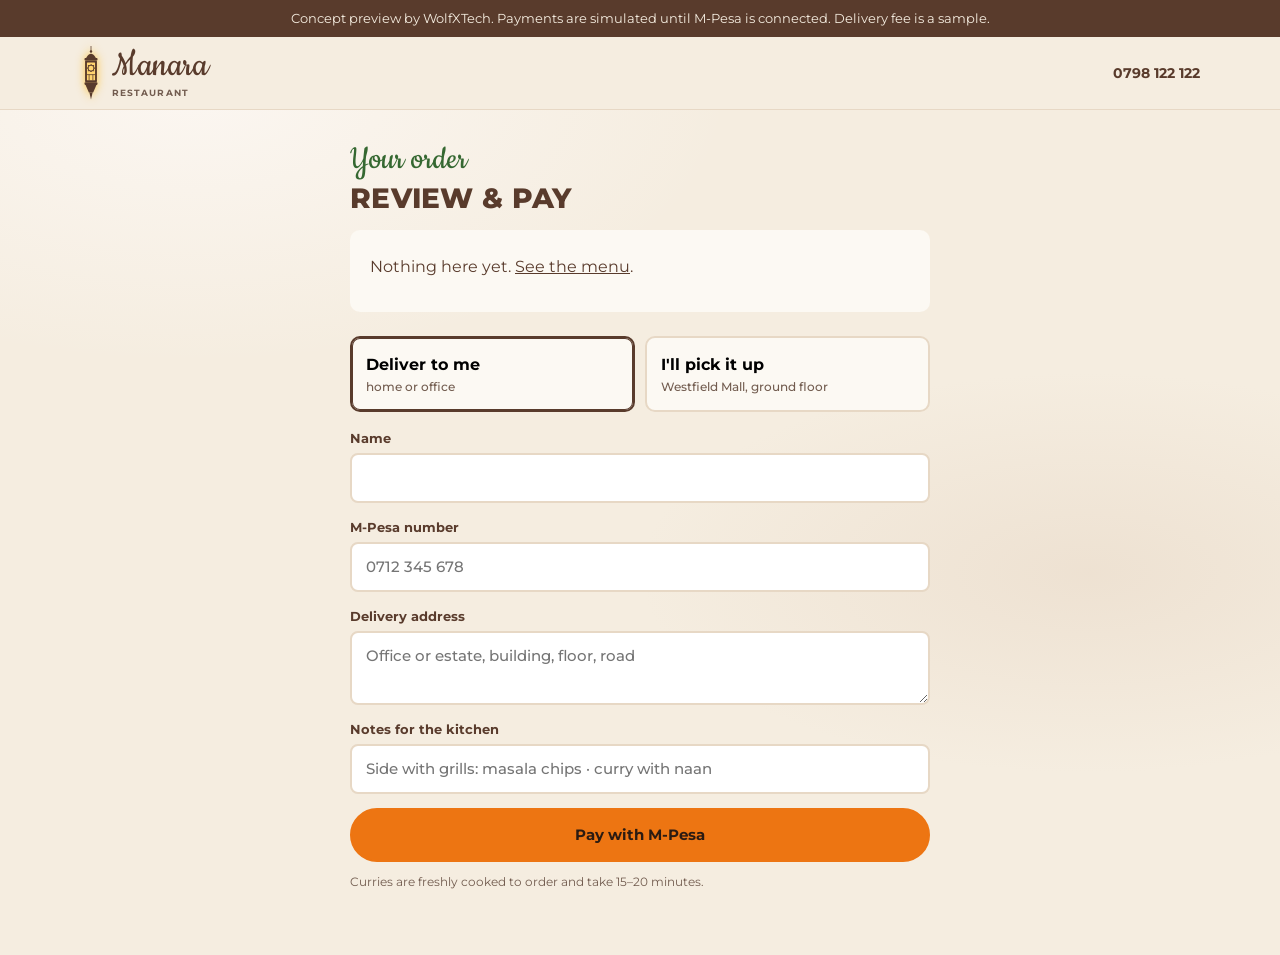
==== order.html @ 21e26645 "WolfXTech concept demo: manara-restaurant (2026-09-28)" ====
<!doctype html>
<html lang="en">
<head>
<meta charset="utf-8"><meta name="viewport" content="width=device-width, initial-scale=1">
<title>Your Order | Manara Restaurant</title><meta name="robots" content="noindex"><meta name="theme-color" content="#5a3a2a">
<link rel="preconnect" href="https://fonts.googleapis.com"><link rel="preconnect" href="https://fonts.gstatic.com" crossorigin>
<link href="https://fonts.googleapis.com/css2?family=Cookie&family=Montserrat:wght@500;600;700;800&display=swap" rel="stylesheet">
<link rel="stylesheet" href="lantern.css">
<style>
  main { max-width: 620px; margin: 0 auto; padding: 32px 20px 64px; }
  .box { background: var(--card); border-radius: var(--r); padding: 8px 20px 16px; }
  .ln { display: grid; grid-template-columns: 1fr auto auto; gap: 12px; align-items: center; padding: 14px 0; border-bottom: 1px dashed hsl(30 25% 72%); font-size: .9375rem; }
  .q button { width: 30px; height: 30px; border-radius: 50%; border: 2px solid var(--choc); background: transparent; cursor: pointer; font-weight: 800; }
  .seg { display: grid; grid-template-columns: 1fr 1fr; gap: 10px; margin: 24px 0 16px; }
  .seg button { padding: 14px; border: 2px solid var(--parch-deep); border-radius: var(--r); background: var(--card); cursor: pointer; font-weight: 700; text-align: left; }
  .seg button small { display: block; font-weight: 500; color: var(--muted); font-size: .75rem; }
  .seg button[aria-pressed="true"] { border-color: var(--choc); box-shadow: inset 0 0 0 1px var(--choc); }
</style>
</head>
<body>
<svg width="0" height="0" style="position:absolute" aria-hidden="true"><symbol id="lamp" viewBox="0 0 40 100"><g fill="currentColor"><rect x="19.3" y="0" width="1.4" height="9"/><circle cx="20" cy="10" r="2.3"/><path d="M11 22 Q20 7 29 22 Z"/><rect x="8" y="22" width="24" height="5" rx="1.5"/><rect x="9" y="27" width="22" height="40" rx="1.5"/><rect x="8" y="67" width="24" height="5" rx="1.5"/><path d="M10 72 H30 L24 86 H16 Z"/><path d="M17 86 H23 L20 99 Z"/></g><rect x="12.5" y="30.5" width="15" height="33" rx="1" fill="var(--win)"/><g fill="none" stroke="currentColor" stroke-width="1.4"><rect x="15" y="36" width="10" height="10"/><rect x="15" y="36" width="10" height="10" transform="rotate(45 20 41)"/><path d="M12.5 53 H27.5 M16.5 53 V63.5 M23.5 53 V63.5"/></g></symbol></svg>
<div class="concept">Concept preview by WolfXTech. Payments are simulated until M-Pesa is connected. Delivery fee is a sample.</div>
<header class="top"><div class="wrap"><a class="brand" href="index.html"><svg class="lantern lit" aria-hidden="true"><use href="#lamp"/></svg><span><b>Manara</b><small>Restaurant</small></span></a><a class="phone" href="tel:+254798122122" style="margin-left:auto">0798 122 122</a></div></header>
<main>
  <span class="script">Your order</span>
  <h1 class="caps" style="font-size:1.75rem;margin:4px 0 16px">Review &amp; pay</h1>
  <div class="box" id="lines"></div>
  <form id="f" novalidate>
    <div class="seg" role="group" aria-label="Delivery or pickup">
      <button type="button" data-way="delivery" aria-pressed="true">Deliver to me<small>home or office</small></button>
      <button type="button" data-way="pickup" aria-pressed="false">I'll pick it up<small>Westfield Mall, ground floor</small></button>
    </div>
    <label class="field">Name<input name="name" autocomplete="name"></label>
    <label class="field">M-Pesa number<input name="phone" inputmode="tel" autocomplete="tel" placeholder="0712 345 678"></label>
    <label class="field" id="addr">Delivery address<textarea name="address" rows="2" placeholder="Office or estate, building, floor, road"></textarea></label>
    <label class="field">Notes for the kitchen<input name="notes" placeholder="Side with grills: masala chips · curry with naan"></label>
    <p class="err" id="err" hidden></p>
    <button class="btn btn-orange" id="pay" type="submit" style="width:100%" disabled>Pay with M-Pesa</button>
    <p style="font-size:.75rem;color:var(--muted);margin:10px 0 0">Curries are freshly cooked to order and take 15–20 minutes.</p>
  </form>
</main>
<script src="kit.js"></script>
<script>
  const b = Kit.basket('mn-order'); let data, way = 'delivery';
  function render() {
    const t = Kit.totals(b, data.items, way, data.delivery_fee);
    document.getElementById('lines').innerHTML = t.lines.length ? t.lines.map(l => `<div class="ln"><b>${Kit.esc(l.name)}</b><span class="q"><button type="button" data-q="${Kit.esc(l.id)}" data-d="-1" aria-label="One less">−</button> ${l.qty} <button type="button" data-q="${Kit.esc(l.id)}" data-d="1" aria-label="One more">+</button></span><span>${Kit.fmt(l.line)}</span></div>`).join('')
      + (t.delivery ? `<p style="text-align:right;margin:12px 0 0;color:var(--muted)">Delivery ${Kit.fmt(t.delivery)}</p>` : '') + `<p style="text-align:right;font-weight:800;font-size:1.5rem;margin:6px 0 0">KES ${Kit.fmt(t.total)}</p>`
      : '<p>Nothing here yet. <a href="index.html#menu">See the menu</a>.</p>';
    const btn = document.getElementById('pay'); btn.disabled = !t.lines.length; btn.textContent = t.lines.length ? `Pay KES ${Kit.fmt(t.total)} with M-Pesa` : 'Pay with M-Pesa';
  }
  document.addEventListener('click', e => {
    const q = e.target.closest('[data-q]'); if (q) { b.add(q.dataset.q, +q.dataset.d); render(); }
    const w = e.target.closest('[data-way]'); if (w) { way = w.dataset.way; document.querySelectorAll('[data-way]').forEach(x => x.setAttribute('aria-pressed', x === w)); document.getElementById('addr').hidden = way !== 'delivery'; render(); }
  });
  document.getElementById('f').addEventListener('submit', async e => {
    e.preventDefault(); const f = new FormData(e.target), err = document.getElementById('err'), btn = document.getElementById('pay');
    err.hidden = true; btn.disabled = true; btn.textContent = 'Sending the M-Pesa prompt…';
    try { const o = await Kit.placeOrder(b, { name: f.get('name'), phone: f.get('phone'), fulfilment: way, address: f.get('address'), notes: f.get('notes') }); location.href = 'track.html?id=' + encodeURIComponent(o.id); }
    catch (ex) { err.textContent = ex.message; err.hidden = false; render(); }
  });
  Kit.menu().then(d => { data = d; render(); });
</script>
</body>
</html>
---- lantern.css ----
/* Manara: their own brand, from their menu and Instagram.
   Brass lantern logo, brown script "Manara", parchment marble, chocolate brown, orange, a touch of green.
   Scales: 4 8 12 16 24 32 48 64 96 · 13 14 16 18 20 24 30 36 48 60 */
:root {
  --parch: hsl(36 52% 92%);
  --parch-deep: hsl(33 42% 84%);
  --choc: hsl(20 34% 26%);            /* their brown; white 11:1, on parch 9:1 */
  --choc-700: hsl(20 30% 36%);
  --muted: hsl(22 18% 38%);           /* on parch 6.2:1 */
  --orange: hsl(27 86% 50%);          /* their orange, for fills and large type */
  --orange-ink: hsl(22 88% 36%);      /* orange for small text: 5.6:1 on parch */
  --green: hsl(116 36% 30%);          /* their script green */
  --brass: hsl(38 58% 46%);
  --glow: hsl(42 100% 72%);
  --card: hsl(38 60% 97%);
  --script: 'Cookie', cursive;
  --text: 'Montserrat', system-ui, sans-serif;
  --r: 10px;
}
* { box-sizing: border-box; }
[hidden] { display: none !important; }
html { scroll-behavior: smooth; scroll-padding-top: 132px; }
body { margin: 0; font-family: var(--text); font-size: 1rem; line-height: 1.6; color: var(--choc); background: var(--parch);
  /* the soft marble of their menu paper */
  background-image: radial-gradient(ellipse 60% 40% at 15% 10%, hsla(30, 60%, 97%, .9), transparent 70%), radial-gradient(ellipse 50% 30% at 85% 60%, hsla(30, 40%, 80%, .35), transparent 70%); }
a { color: inherit; }
button, input, select, textarea { font: inherit; }
img { max-width: 100%; height: auto; display: block; }
:focus-visible { outline: 3px solid var(--orange); outline-offset: 2px; }
h1, h2, h3 { margin: 0; line-height: 1.15; }
.concept { background: var(--choc); color: var(--parch); font-size: .8125rem; text-align: center; padding: 8px 16px; }
.wrap { max-width: 1160px; margin: 0 auto; padding: 0 20px; }
.script { font-family: var(--script); font-weight: 400; color: var(--green); font-size: 2.25rem; line-height: 1; }
.caps { font-weight: 800; text-transform: uppercase; letter-spacing: .01em; }

/* the lantern, redrawn as a crisp vector from their logo */
.lantern { display: inline-block; width: 20px; height: 50px; flex: none; color: var(--choc); --win: hsl(36 40% 88%); }
.lit .lantern, .lantern.lit { --win: var(--glow); filter: drop-shadow(0 0 5px hsla(42, 100%, 60%, .9)); }
.menu-nav a.lit .lantern, .bag .lantern { color: var(--parch); }

/* header */
header.top { position: sticky; top: 0; z-index: 30; background: var(--parch); border-bottom: 1px solid var(--parch-deep); }
header.top .wrap { display: flex; align-items: center; gap: 24px; height: 72px; }
.brand { display: flex; align-items: center; gap: 10px; text-decoration: none; }
.brand .lantern { width: 22px; height: 54px; }
.brand b { font-family: var(--script); font-weight: 400; font-size: 2.5rem; line-height: 1; }
.brand small { display: block; font-size: .5625rem; font-weight: 700; letter-spacing: .12em; text-transform: uppercase; color: var(--muted); }
nav.links { display: flex; gap: 22px; margin-left: auto; font-weight: 600; font-size: .875rem; }
nav.links a { text-decoration: none; }
nav.links a:hover { color: var(--orange-ink); }
.phone { font-weight: 700; font-size: .875rem; text-decoration: none; white-space: nowrap; }
.btn { display: inline-flex; align-items: center; justify-content: center; gap: 8px; padding: 13px 24px; border-radius: 999px; border: 2px solid var(--choc); background: transparent; color: var(--choc); font-weight: 700; font-size: .9375rem; text-decoration: none; cursor: pointer; }
.btn-orange { background: var(--orange); border-color: var(--orange); color: hsl(20 40% 12%); }
.btn-orange:hover { background: hsl(27 90% 56%); border-color: hsl(27 90% 56%); }
.btn-choc { background: var(--choc); color: #fff; }
.btn-choc:hover { background: var(--choc-700); border-color: var(--choc-700); }

/* hero */
.hero { display: grid; grid-template-columns: 1.1fr .9fr; gap: 56px; align-items: center; padding-top: 56px; padding-bottom: 64px; }
.hero .script { font-size: 2.75rem; }
.hero h1 { font-size: 3.25rem; font-weight: 800; text-transform: uppercase; letter-spacing: -.01em; margin: 8px 0 20px; }
.hero h1 span { color: var(--orange-ink); }
.hero p.lede { font-size: 1.125rem; color: var(--muted); max-width: 32em; margin: 0 0 28px; }
.ctas { display: flex; gap: 12px; flex-wrap: wrap; }
.status { margin: 20px 0 0; font-size: .9375rem; }
.status b { color: var(--green); }
.status.shut b { color: var(--orange-ink); }
.stage { position: relative; }
.stage .photo { position: relative; border-radius: 200px 200px var(--r) var(--r); overflow: hidden; aspect-ratio: 3 / 4; background: var(--choc); box-shadow: 0 30px 60px -20px hsla(20, 40%, 20%, .45); }
.stage .photo img { width: 100%; height: 100%; object-fit: cover; }
/* the lamp lights: a warm glow blooms over the lantern when the page loads */
.stage .photo::after { content: ""; position: absolute; left: 50%; top: 52%; width: 160%; aspect-ratio: 1; transform: translate(-50%, -50%) scale(.2); border-radius: 50%;
  background: radial-gradient(circle, hsla(42, 100%, 75%, .55), hsla(38, 100%, 60%, .18) 35%, transparent 60%); opacity: 0; transition: opacity 1.6s ease, transform 1.8s ease; }
/* lights once on load, then stays still: no looping animation to repaint while scrolling */
.stage.on .photo::after { opacity: 1; transform: translate(-50%, -50%) scale(1); }
.float { position: absolute; left: -48px; bottom: 32px; width: 260px; background: var(--card); border-radius: var(--r); padding: 12px; display: grid; grid-template-columns: 72px 1fr; gap: 12px; align-items: center; box-shadow: 0 16px 36px -12px hsla(20, 40%, 20%, .4); }
.float img { width: 72px; height: 72px; border-radius: 50%; object-fit: cover; }
.float b { display: block; font-size: .875rem; line-height: 1.3; }
.float span { font-size: .8125rem; color: var(--muted); }
.float button { grid-column: 1 / -1; }

.proof { border-block: 1px solid var(--parch-deep); }
.proof .wrap { display: grid; grid-template-columns: repeat(4, 1fr); gap: 16px; padding-block: 20px; }
.proof div { font-size: .875rem; color: var(--muted); }
.proof b { display: block; font-size: 1.25rem; color: var(--choc); }

/* signatures */
section { padding: 72px 0; }
.sec-head { display: flex; justify-content: space-between; align-items: end; gap: 24px; flex-wrap: wrap; margin-bottom: 28px; }
.sec-head h2 { font-size: 2.25rem; font-weight: 800; text-transform: uppercase; }
.sec-head p { margin: 6px 0 0; color: var(--muted); max-width: 36em; }
.sigs { display: grid; grid-template-columns: repeat(4, 1fr); gap: 20px; }
.sig { background: var(--card); border-radius: var(--r); overflow: hidden; display: flex; flex-direction: column; box-shadow: 0 1px 3px hsla(20, 40%, 20%, .12), 0 10px 24px -14px hsla(20, 40%, 20%, .35); }
.sig img { aspect-ratio: 1; object-fit: cover; width: 100%; }
.sig .body { padding: 16px; display: flex; flex-direction: column; gap: 4px; flex: 1; }
.sig .who { font-family: var(--script); color: var(--green); font-size: 1.375rem; line-height: 1; }
.sig h3 { font-size: 1rem; font-weight: 800; text-transform: uppercase; }
.sig .row { display: flex; justify-content: space-between; align-items: center; margin-top: auto; padding-top: 12px; }
.price { font-weight: 800; white-space: nowrap; }
.add { border: 0; border-radius: 999px; background: var(--choc); color: #fff; font-weight: 700; font-size: .8125rem; padding: 8px 16px; cursor: pointer; }
.add:hover { background: var(--choc-700); }
.add.alt { background: transparent; color: var(--choc); box-shadow: inset 0 0 0 2px var(--choc); }

/* menu */
.menu-nav { position: sticky; top: 72px; z-index: 20; background: var(--parch); border-bottom: 1px solid var(--parch-deep); box-shadow: 0 6px 12px -10px hsla(20, 40%, 20%, .35); }
.menu-nav .wrap { display: flex; gap: 6px; overflow-x: auto; padding-block: 10px; scrollbar-width: none; }
.menu-nav a { display: inline-flex; align-items: center; gap: 6px; white-space: nowrap; text-decoration: none; font-weight: 700; font-size: .8125rem; padding: 6px 14px 6px 10px; border-radius: 999px; color: var(--muted); }
.menu-nav a .lantern { width: 10px; height: 25px; }
.menu-nav a.lit { background: var(--choc); color: #fff; }
.filters { display: flex; gap: 8px; }
.filters button { border: 2px solid var(--parch-deep); background: transparent; border-radius: 999px; padding: 6px 14px; font-weight: 700; font-size: .8125rem; cursor: pointer; color: var(--muted); }
.filters button[aria-pressed="true"] { border-color: var(--choc); color: var(--choc); }
.cat { padding-top: 40px; }
.cat-head { display: flex; align-items: baseline; gap: 16px; flex-wrap: wrap; border-bottom: 2px solid var(--choc); padding-bottom: 10px; margin-bottom: 8px; }
.cat-head h3 { font-size: 1.5rem; font-weight: 800; text-transform: uppercase; }
.cat-head p { margin: 0; color: var(--orange-ink); font-weight: 600; font-size: .875rem; }
.pics { display: grid; grid-template-columns: repeat(auto-fill, minmax(250px, 1fr)); gap: 16px; margin: 20px 0 8px; }
.pic { display: grid; grid-template-rows: auto 1fr; background: var(--card); border-radius: var(--r); overflow: hidden; }
.pic img { aspect-ratio: 16 / 11; object-fit: cover; width: 100%; }
.pic .body { padding: 14px 16px 16px; display: flex; flex-direction: column; gap: 4px; }
.pic h4 { margin: 0; font-size: .9375rem; font-weight: 800; }
.pic p { margin: 0; font-size: .8125rem; color: var(--muted); }
.pic .row { display: flex; justify-content: space-between; align-items: center; margin-top: auto; padding-top: 10px; }
.rows { display: grid; grid-template-columns: 1fr 1fr; column-gap: 48px; }
.item { display: grid; grid-template-columns: 1fr auto; gap: 2px 16px; padding: 14px 0; border-bottom: 1px dashed hsl(30 25% 72%); align-items: start; }
.item h4 { margin: 0; font-size: .9375rem; font-weight: 800; }
.item p { margin: 0; font-size: .8125rem; color: var(--muted); grid-column: 1; }
.item .end { grid-column: 2; grid-row: 1 / span 2; display: flex; flex-direction: column; align-items: end; gap: 6px; }
.tag { display: inline-block; font-size: .6875rem; font-weight: 800; letter-spacing: .04em; text-transform: uppercase; color: var(--orange-ink); margin-left: 6px; vertical-align: 1px; }
.v { color: var(--green); }
.opts { display: flex; gap: 6px; }
.opts button { border: 2px solid var(--choc); background: transparent; border-radius: 999px; padding: 4px 10px; font-weight: 700; font-size: .75rem; cursor: pointer; white-space: nowrap; }
.opts button:hover { background: var(--choc); color: #fff; }

/* catering */
.cater { background: var(--choc); color: var(--parch); border-radius: 24px; padding: 48px; display: grid; grid-template-columns: 1fr 1.1fr; gap: 48px; }
.cater .script { color: var(--glow); }
.cater h2 { font-size: 2.25rem; font-weight: 800; text-transform: uppercase; margin: 6px 0 16px; }
.cater p { color: hsl(33 40% 82%); }
.cater ul { padding-left: 18px; color: hsl(33 40% 82%); }
.cater form { background: var(--card); color: var(--choc); border-radius: var(--r); padding: 24px; }
.row2 { display: grid; grid-template-columns: 1fr 1fr; gap: 12px; }
.field { display: grid; gap: 4px; margin-bottom: 14px; font-weight: 700; font-size: .8125rem; }
.field input, .field select, .field textarea { font-weight: 500; font-size: .9375rem; color: var(--choc); padding: 11px 14px; border: 2px solid var(--parch-deep); border-radius: 8px; background: #fff; width: 100%; }
.field input:focus, .field select:focus, .field textarea:focus { outline: 0; border-color: var(--orange); }
.checks { display: flex; flex-wrap: wrap; gap: 8px; margin-bottom: 16px; }
.checks label { display: inline-flex; gap: 6px; align-items: center; border: 2px solid var(--parch-deep); border-radius: 999px; padding: 6px 12px; font-size: .8125rem; font-weight: 600; cursor: pointer; }
.checks label:has(input:checked) { border-color: var(--choc); background: var(--parch); }
.err { background: hsl(15 90% 94%); color: hsl(15 70% 32%); padding: 12px 16px; border-radius: 8px; font-weight: 700; }

/* visit */
.visit { display: grid; grid-template-columns: repeat(3, 1fr); gap: 20px; }
.visit > div { background: var(--card); border-radius: var(--r); padding: 24px; }
.visit h3 { font-size: 1rem; font-weight: 800; text-transform: uppercase; margin-bottom: 8px; }
.visit p { margin: 0 0 6px; color: var(--muted); }
.visit a { font-weight: 700; }

footer { padding: 32px 0 120px; border-top: 1px solid var(--parch-deep); font-size: .8125rem; color: var(--muted); }
footer .wrap { display: flex; justify-content: space-between; gap: 16px; flex-wrap: wrap; align-items: center; }

.bag { position: fixed; left: 16px; right: 16px; bottom: 16px; z-index: 40; max-width: 540px; margin: 0 auto; display: flex; justify-content: space-between; align-items: center; gap: 16px;
  padding: 8px 8px 8px 16px; border-radius: 999px; background: var(--choc); color: #fff; box-shadow: 0 14px 32px -8px hsla(20, 40%, 12%, .5); transform: translateY(160%); transition: transform .3s; }
.bag.show { transform: none; }
.bag .who { display: flex; align-items: center; gap: 10px; font-weight: 600; font-size: .9375rem; }
.bag .lantern { width: 12px; height: 30px; }

@media (max-width: 960px) {
  nav.links { display: none; }
  .hero { grid-template-columns: 1fr; gap: 40px; padding-top: 32px; }
  .hero h1 { font-size: 2.375rem; }
  .stage { max-width: 380px; margin: 0 auto; width: 100%; }
  .float { left: -8px; }
  .sigs { grid-template-columns: 1fr 1fr; }
  .proof .wrap { grid-template-columns: 1fr 1fr; }
  .rows { grid-template-columns: 1fr; }
  .cater { grid-template-columns: 1fr; padding: 28px 20px; border-radius: 16px; }
  .visit { grid-template-columns: 1fr; }
}
@media (max-width: 560px) {
  header.top .phone { display: none; }
  header.top .btn { margin-left: auto; padding: 10px 18px; }
  .brand small { display: none; }
  .sec-head h2, .cater h2 { font-size: 1.75rem; }
  .row2 { grid-template-columns: 1fr; }
}
@media (prefers-reduced-motion: reduce) { * { transition: none !important; animation: none !important; } html { scroll-behavior: auto; } .stage .photo::after { opacity: 1; transform: translate(-50%, -50%); } }
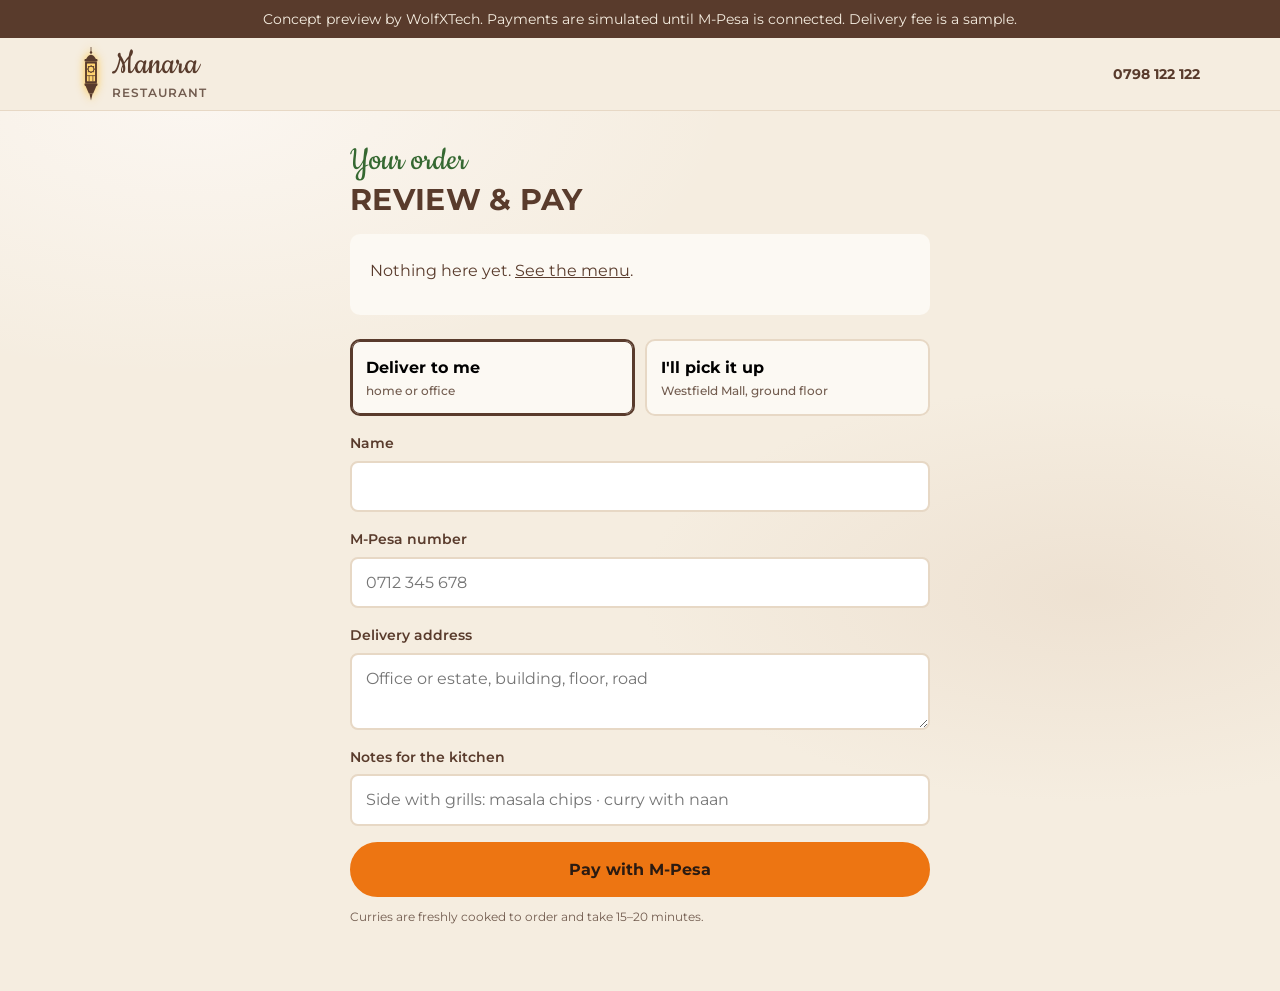
==== commit ad9e60e3: "WolfXTech concept demo: manara-restaurant (2026-09-28)" ====
--- a/order.html
+++ b/order.html
@@ -5,11 +5,11 @@
 <title>Your Order | Manara Restaurant</title><meta name="robots" content="noindex"><meta name="theme-color" content="#5a3a2a">
 <link rel="preconnect" href="https://fonts.googleapis.com"><link rel="preconnect" href="https://fonts.gstatic.com" crossorigin>
 <link href="https://fonts.googleapis.com/css2?family=Cookie&family=Montserrat:wght@500;600;700;800&display=swap" rel="stylesheet">
-<link rel="stylesheet" href="lantern.css">
+<link rel="stylesheet" href="lantern.css?v=2">
 <style>
   main { max-width: 620px; margin: 0 auto; padding: 32px 20px 64px; }
   .box { background: var(--card); border-radius: var(--r); padding: 8px 20px 16px; }
-  .ln { display: grid; grid-template-columns: 1fr auto auto; gap: 12px; align-items: center; padding: 14px 0; border-bottom: 1px dashed hsl(30 25% 72%); font-size: .9375rem; }
+  .ln { display: grid; grid-template-columns: 1fr auto auto; gap: 12px; align-items: center; padding: 14px 0; border-bottom: 1px dashed hsl(30 25% 72%); font-size:1rem; }
   .q button { width: 30px; height: 30px; border-radius: 50%; border: 2px solid var(--choc); background: transparent; cursor: pointer; font-weight: 800; }
   .seg { display: grid; grid-template-columns: 1fr 1fr; gap: 10px; margin: 24px 0 16px; }
   .seg button { padding: 14px; border: 2px solid var(--parch-deep); border-radius: var(--r); background: var(--card); cursor: pointer; font-weight: 700; text-align: left; }
@@ -23,7 +23,7 @@
 <header class="top"><div class="wrap"><a class="brand" href="index.html"><svg class="lantern lit" aria-hidden="true"><use href="#lamp"/></svg><span><b>Manara</b><small>Restaurant</small></span></a><a class="phone" href="tel:+254798122122" style="margin-left:auto">0798 122 122</a></div></header>
 <main>
   <span class="script">Your order</span>
-  <h1 class="caps" style="font-size:1.75rem;margin:4px 0 16px">Review &amp; pay</h1>
+  <h1 class="caps" style="font-size:1.875rem;margin:4px 0 16px">Review &amp; pay</h1>
   <div class="box" id="lines"></div>
   <form id="f" novalidate>
     <div class="seg" role="group" aria-label="Delivery or pickup">
--- a/lantern.css
+++ b/lantern.css
@@ -1,6 +1,6 @@
 /* Manara: their own brand, from their menu and Instagram.
    Brass lantern logo, brown script "Manara", parchment marble, chocolate brown, orange, a touch of green.
-   Scales: 4 8 12 16 24 32 48 64 96 · 13 14 16 18 20 24 30 36 48 60 */
+   Scales (refactoring-ui): spacing 4 8 12 16 24 32 48 64 96 · type 12 14 16 18 20 24 30 36 48 · weights 400 / 600 / 700 */
 :root {
   --parch: hsl(36 52% 92%);
   --parch-deep: hsl(33 42% 84%);
@@ -28,10 +28,10 @@
 img { max-width: 100%; height: auto; display: block; }
 :focus-visible { outline: 3px solid var(--orange); outline-offset: 2px; }
 h1, h2, h3 { margin: 0; line-height: 1.15; }
-.concept { background: var(--choc); color: var(--parch); font-size: .8125rem; text-align: center; padding: 8px 16px; }
+.concept { background: var(--choc); color: var(--parch); font-size: .875rem; text-align: center; padding: 8px 16px; }
 .wrap { max-width: 1160px; margin: 0 auto; padding: 0 20px; }
 .script { font-family: var(--script); font-weight: 400; color: var(--green); font-size: 2.25rem; line-height: 1; }
-.caps { font-weight: 800; text-transform: uppercase; letter-spacing: .01em; }
+.caps { font-weight: 700; text-transform: uppercase; letter-spacing: .01em; }
 
 /* the lantern, redrawn as a crisp vector from their logo */
 .lantern { display: inline-block; width: 20px; height: 50px; flex: none; color: var(--choc); --win: hsl(36 40% 88%); }
@@ -43,13 +43,13 @@
 header.top .wrap { display: flex; align-items: center; gap: 24px; height: 72px; }
 .brand { display: flex; align-items: center; gap: 10px; text-decoration: none; }
 .brand .lantern { width: 22px; height: 54px; }
-.brand b { font-family: var(--script); font-weight: 400; font-size: 2.5rem; line-height: 1; }
-.brand small { display: block; font-size: .5625rem; font-weight: 700; letter-spacing: .12em; text-transform: uppercase; color: var(--muted); }
+.brand b { font-family: var(--script); font-weight: 400; font-size: 2.25rem; line-height: 1; }
+.brand small { display: block; font-size: .75rem; font-weight: 600; letter-spacing: .08em; text-transform: uppercase; color: var(--muted); }
 nav.links { display: flex; gap: 22px; margin-left: auto; font-weight: 600; font-size: .875rem; }
 nav.links a { text-decoration: none; }
 nav.links a:hover { color: var(--orange-ink); }
 .phone { font-weight: 700; font-size: .875rem; text-decoration: none; white-space: nowrap; }
-.btn { display: inline-flex; align-items: center; justify-content: center; gap: 8px; padding: 13px 24px; border-radius: 999px; border: 2px solid var(--choc); background: transparent; color: var(--choc); font-weight: 700; font-size: .9375rem; text-decoration: none; cursor: pointer; }
+.btn { display: inline-flex; align-items: center; justify-content: center; gap: 8px; padding: 13px 24px; border-radius: 999px; border: 2px solid var(--choc); background: transparent; color: var(--choc); font-weight: 700; font-size: 1rem; text-decoration: none; cursor: pointer; }
 .btn-orange { background: var(--orange); border-color: var(--orange); color: hsl(20 40% 12%); }
 .btn-orange:hover { background: hsl(27 90% 56%); border-color: hsl(27 90% 56%); }
 .btn-choc { background: var(--choc); color: #fff; }
@@ -57,12 +57,12 @@
 
 /* hero */
 .hero { display: grid; grid-template-columns: 1.1fr .9fr; gap: 56px; align-items: center; padding-top: 56px; padding-bottom: 64px; }
-.hero .script { font-size: 2.75rem; }
-.hero h1 { font-size: 3.25rem; font-weight: 800; text-transform: uppercase; letter-spacing: -.01em; margin: 8px 0 20px; }
+.hero .script { font-size: 3rem; }
+.hero h1 { font-size: 3rem; font-weight: 700; line-height: 1.1; text-transform: uppercase; letter-spacing: -.01em; margin: 8px 0 20px; }
 .hero h1 span { color: var(--orange-ink); }
 .hero p.lede { font-size: 1.125rem; color: var(--muted); max-width: 32em; margin: 0 0 28px; }
 .ctas { display: flex; gap: 12px; flex-wrap: wrap; }
-.status { margin: 20px 0 0; font-size: .9375rem; }
+.status { margin: 20px 0 0; font-size: 1rem; }
 .status b { color: var(--green); }
 .status.shut b { color: var(--orange-ink); }
 .stage { position: relative; }
@@ -76,7 +76,7 @@
 .float { position: absolute; left: -48px; bottom: 32px; width: 260px; background: var(--card); border-radius: var(--r); padding: 12px; display: grid; grid-template-columns: 72px 1fr; gap: 12px; align-items: center; box-shadow: 0 16px 36px -12px hsla(20, 40%, 20%, .4); }
 .float img { width: 72px; height: 72px; border-radius: 50%; object-fit: cover; }
 .float b { display: block; font-size: .875rem; line-height: 1.3; }
-.float span { font-size: .8125rem; color: var(--muted); }
+.float span { font-size: .875rem; color: var(--muted); }
 .float button { grid-column: 1 / -1; }
 
 .proof { border-block: 1px solid var(--parch-deep); }
@@ -87,46 +87,46 @@
 /* signatures */
 section { padding: 72px 0; }
 .sec-head { display: flex; justify-content: space-between; align-items: end; gap: 24px; flex-wrap: wrap; margin-bottom: 28px; }
-.sec-head h2 { font-size: 2.25rem; font-weight: 800; text-transform: uppercase; }
+.sec-head h2 { font-size: 2.25rem; font-weight: 700; text-transform: uppercase; }
 .sec-head p { margin: 6px 0 0; color: var(--muted); max-width: 36em; }
 .sigs { display: grid; grid-template-columns: repeat(4, 1fr); gap: 20px; }
 .sig { background: var(--card); border-radius: var(--r); overflow: hidden; display: flex; flex-direction: column; box-shadow: 0 1px 3px hsla(20, 40%, 20%, .12), 0 10px 24px -14px hsla(20, 40%, 20%, .35); }
 .sig img { aspect-ratio: 1; object-fit: cover; width: 100%; }
 .sig .body { padding: 16px; display: flex; flex-direction: column; gap: 4px; flex: 1; }
-.sig .who { font-family: var(--script); color: var(--green); font-size: 1.375rem; line-height: 1; }
-.sig h3 { font-size: 1rem; font-weight: 800; text-transform: uppercase; }
+.sig .who { font-family: var(--script); color: var(--green); font-size: 1.5rem; line-height: 1; }
+.sig h3 { font-size: 1.125rem; font-weight: 600; }
 .sig .row { display: flex; justify-content: space-between; align-items: center; margin-top: auto; padding-top: 12px; }
-.price { font-weight: 800; white-space: nowrap; }
-.add { border: 0; border-radius: 999px; background: var(--choc); color: #fff; font-weight: 700; font-size: .8125rem; padding: 8px 16px; cursor: pointer; }
+.price { font-weight: 600; white-space: nowrap; font-variant-numeric: tabular-nums; }
+.add { border: 0; border-radius: 999px; background: var(--choc); color: #fff; font-weight: 700; font-size: .875rem; padding: 8px 16px; cursor: pointer; }
 .add:hover { background: var(--choc-700); }
 .add.alt { background: transparent; color: var(--choc); box-shadow: inset 0 0 0 2px var(--choc); }
 
 /* menu */
 .menu-nav { position: sticky; top: 72px; z-index: 20; background: var(--parch); border-bottom: 1px solid var(--parch-deep); box-shadow: 0 6px 12px -10px hsla(20, 40%, 20%, .35); }
 .menu-nav .wrap { display: flex; gap: 6px; overflow-x: auto; padding-block: 10px; scrollbar-width: none; }
-.menu-nav a { display: inline-flex; align-items: center; gap: 6px; white-space: nowrap; text-decoration: none; font-weight: 700; font-size: .8125rem; padding: 6px 14px 6px 10px; border-radius: 999px; color: var(--muted); }
+.menu-nav a { display: inline-flex; align-items: center; gap: 6px; white-space: nowrap; text-decoration: none; font-weight: 700; font-size: .875rem; padding: 6px 14px 6px 10px; border-radius: 999px; color: var(--muted); }
 .menu-nav a .lantern { width: 10px; height: 25px; }
 .menu-nav a.lit { background: var(--choc); color: #fff; }
 .filters { display: flex; gap: 8px; }
-.filters button { border: 2px solid var(--parch-deep); background: transparent; border-radius: 999px; padding: 6px 14px; font-weight: 700; font-size: .8125rem; cursor: pointer; color: var(--muted); }
+.filters button { border: 2px solid var(--parch-deep); background: transparent; border-radius: 999px; padding: 6px 14px; font-weight: 700; font-size: .875rem; cursor: pointer; color: var(--muted); }
 .filters button[aria-pressed="true"] { border-color: var(--choc); color: var(--choc); }
 .cat { padding-top: 40px; }
 .cat-head { display: flex; align-items: baseline; gap: 16px; flex-wrap: wrap; border-bottom: 2px solid var(--choc); padding-bottom: 10px; margin-bottom: 8px; }
-.cat-head h3 { font-size: 1.5rem; font-weight: 800; text-transform: uppercase; }
+.cat-head h3 { font-size: 1.5rem; font-weight: 700; text-transform: uppercase; }
 .cat-head p { margin: 0; color: var(--orange-ink); font-weight: 600; font-size: .875rem; }
 .pics { display: grid; grid-template-columns: repeat(auto-fill, minmax(250px, 1fr)); gap: 16px; margin: 20px 0 8px; }
 .pic { display: grid; grid-template-rows: auto 1fr; background: var(--card); border-radius: var(--r); overflow: hidden; }
 .pic img { aspect-ratio: 16 / 11; object-fit: cover; width: 100%; }
 .pic .body { padding: 14px 16px 16px; display: flex; flex-direction: column; gap: 4px; }
-.pic h4 { margin: 0; font-size: .9375rem; font-weight: 800; }
-.pic p { margin: 0; font-size: .8125rem; color: var(--muted); }
+.pic h4 { margin: 0; font-size: 1.125rem; font-weight: 600; }
+.pic p { margin: 0; font-size: .875rem; color: var(--muted); }
 .pic .row { display: flex; justify-content: space-between; align-items: center; margin-top: auto; padding-top: 10px; }
 .rows { display: grid; grid-template-columns: 1fr 1fr; column-gap: 48px; }
 .item { display: grid; grid-template-columns: 1fr auto; gap: 2px 16px; padding: 14px 0; border-bottom: 1px dashed hsl(30 25% 72%); align-items: start; }
-.item h4 { margin: 0; font-size: .9375rem; font-weight: 800; }
-.item p { margin: 0; font-size: .8125rem; color: var(--muted); grid-column: 1; }
+.item h4 { margin: 0; font-size: 1rem; font-weight: 600; }
+.item p { margin: 0; font-size: .875rem; color: var(--muted); grid-column: 1; }
 .item .end { grid-column: 2; grid-row: 1 / span 2; display: flex; flex-direction: column; align-items: end; gap: 6px; }
-.tag { display: inline-block; font-size: .6875rem; font-weight: 800; letter-spacing: .04em; text-transform: uppercase; color: var(--orange-ink); margin-left: 6px; vertical-align: 1px; }
+.tag { display: inline-block; font-size: .875rem; font-weight: 600; color: var(--orange-ink); margin-left: 8px; }
 .v { color: var(--green); }
 .opts { display: flex; gap: 6px; }
 .opts button { border: 2px solid var(--choc); background: transparent; border-radius: 999px; padding: 4px 10px; font-weight: 700; font-size: .75rem; cursor: pointer; white-space: nowrap; }
@@ -135,39 +135,39 @@
 /* catering */
 .cater { background: var(--choc); color: var(--parch); border-radius: 24px; padding: 48px; display: grid; grid-template-columns: 1fr 1.1fr; gap: 48px; }
 .cater .script { color: var(--glow); }
-.cater h2 { font-size: 2.25rem; font-weight: 800; text-transform: uppercase; margin: 6px 0 16px; }
+.cater h2 { font-size: 2.25rem; font-weight: 700; text-transform: uppercase; margin: 6px 0 16px; }
 .cater p { color: hsl(33 40% 82%); }
 .cater ul { padding-left: 18px; color: hsl(33 40% 82%); }
 .cater form { background: var(--card); color: var(--choc); border-radius: var(--r); padding: 24px; }
 .row2 { display: grid; grid-template-columns: 1fr 1fr; gap: 12px; }
-.field { display: grid; gap: 4px; margin-bottom: 14px; font-weight: 700; font-size: .8125rem; }
-.field input, .field select, .field textarea { font-weight: 500; font-size: .9375rem; color: var(--choc); padding: 11px 14px; border: 2px solid var(--parch-deep); border-radius: 8px; background: #fff; width: 100%; }
+.field { display: grid; gap: 6px; margin-bottom: 16px; font-weight: 600; font-size: .875rem; }
+.field input, .field select, .field textarea { font-weight: 400; font-size: 1rem; color: var(--choc); padding: 11px 14px; border: 2px solid var(--parch-deep); border-radius: 8px; background: #fff; width: 100%; }
 .field input:focus, .field select:focus, .field textarea:focus { outline: 0; border-color: var(--orange); }
 .checks { display: flex; flex-wrap: wrap; gap: 8px; margin-bottom: 16px; }
-.checks label { display: inline-flex; gap: 6px; align-items: center; border: 2px solid var(--parch-deep); border-radius: 999px; padding: 6px 12px; font-size: .8125rem; font-weight: 600; cursor: pointer; }
+.checks label { display: inline-flex; gap: 6px; align-items: center; border: 2px solid var(--parch-deep); border-radius: 999px; padding: 6px 12px; font-size: .875rem; font-weight: 600; cursor: pointer; }
 .checks label:has(input:checked) { border-color: var(--choc); background: var(--parch); }
 .err { background: hsl(15 90% 94%); color: hsl(15 70% 32%); padding: 12px 16px; border-radius: 8px; font-weight: 700; }
 
 /* visit */
 .visit { display: grid; grid-template-columns: repeat(3, 1fr); gap: 20px; }
 .visit > div { background: var(--card); border-radius: var(--r); padding: 24px; }
-.visit h3 { font-size: 1rem; font-weight: 800; text-transform: uppercase; margin-bottom: 8px; }
+.visit h3 { font-size: 1.125rem; font-weight: 600; margin-bottom: 8px; }
 .visit p { margin: 0 0 6px; color: var(--muted); }
 .visit a { font-weight: 700; }
 
-footer { padding: 32px 0 120px; border-top: 1px solid var(--parch-deep); font-size: .8125rem; color: var(--muted); }
+footer { padding: 32px 0 120px; border-top: 1px solid var(--parch-deep); font-size: .875rem; color: var(--muted); }
 footer .wrap { display: flex; justify-content: space-between; gap: 16px; flex-wrap: wrap; align-items: center; }
 
 .bag { position: fixed; left: 16px; right: 16px; bottom: 16px; z-index: 40; max-width: 540px; margin: 0 auto; display: flex; justify-content: space-between; align-items: center; gap: 16px;
   padding: 8px 8px 8px 16px; border-radius: 999px; background: var(--choc); color: #fff; box-shadow: 0 14px 32px -8px hsla(20, 40%, 12%, .5); transform: translateY(160%); transition: transform .3s; }
 .bag.show { transform: none; }
-.bag .who { display: flex; align-items: center; gap: 10px; font-weight: 600; font-size: .9375rem; }
+.bag .who { display: flex; align-items: center; gap: 10px; font-weight: 600; font-size: 1rem; }
 .bag .lantern { width: 12px; height: 30px; }
 
 @media (max-width: 960px) {
   nav.links { display: none; }
   .hero { grid-template-columns: 1fr; gap: 40px; padding-top: 32px; }
-  .hero h1 { font-size: 2.375rem; }
+  .hero h1 { font-size: 2.25rem; }
   .stage { max-width: 380px; margin: 0 auto; width: 100%; }
   .float { left: -8px; }
   .sigs { grid-template-columns: 1fr 1fr; }
@@ -180,7 +180,7 @@
   header.top .phone { display: none; }
   header.top .btn { margin-left: auto; padding: 10px 18px; }
   .brand small { display: none; }
-  .sec-head h2, .cater h2 { font-size: 1.75rem; }
+  .sec-head h2, .cater h2 { font-size: 1.875rem; }
   .row2 { grid-template-columns: 1fr; }
 }
 @media (prefers-reduced-motion: reduce) { * { transition: none !important; animation: none !important; } html { scroll-behavior: auto; } .stage .photo::after { opacity: 1; transform: translate(-50%, -50%); } }
